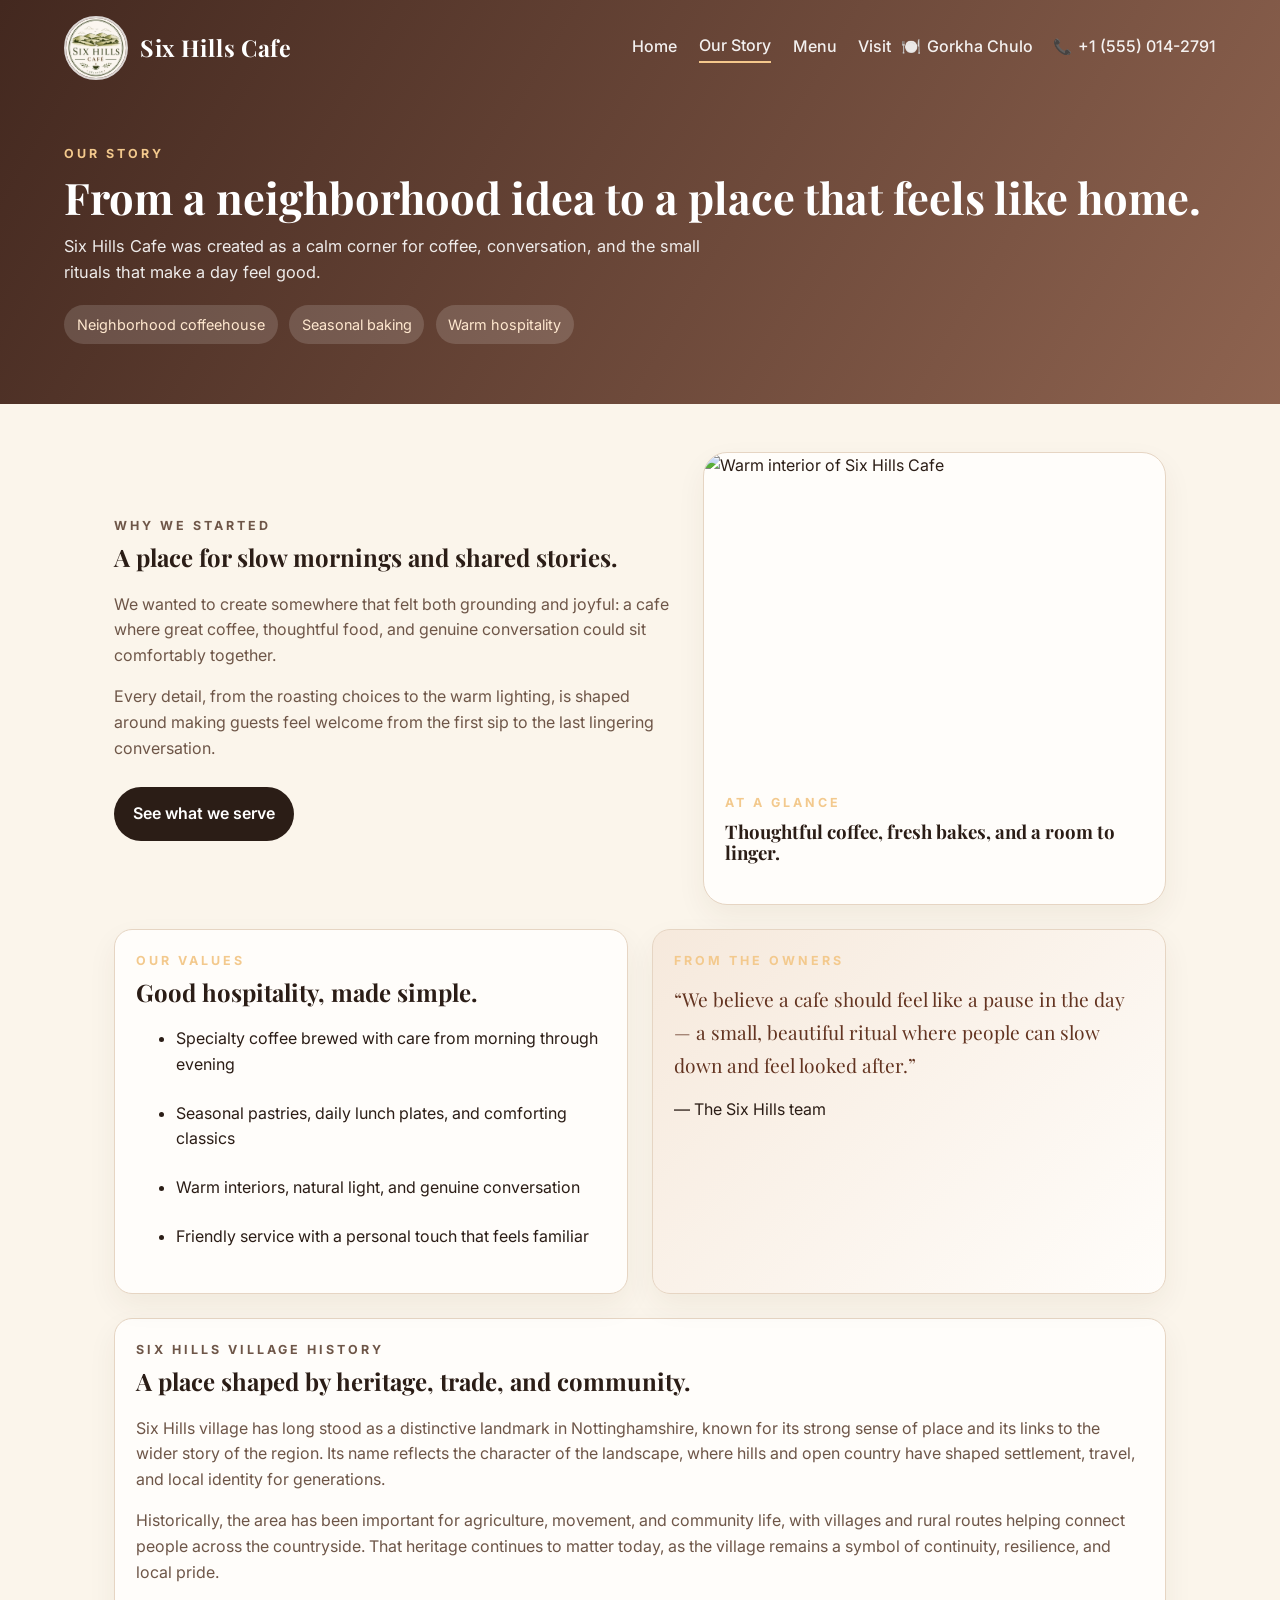
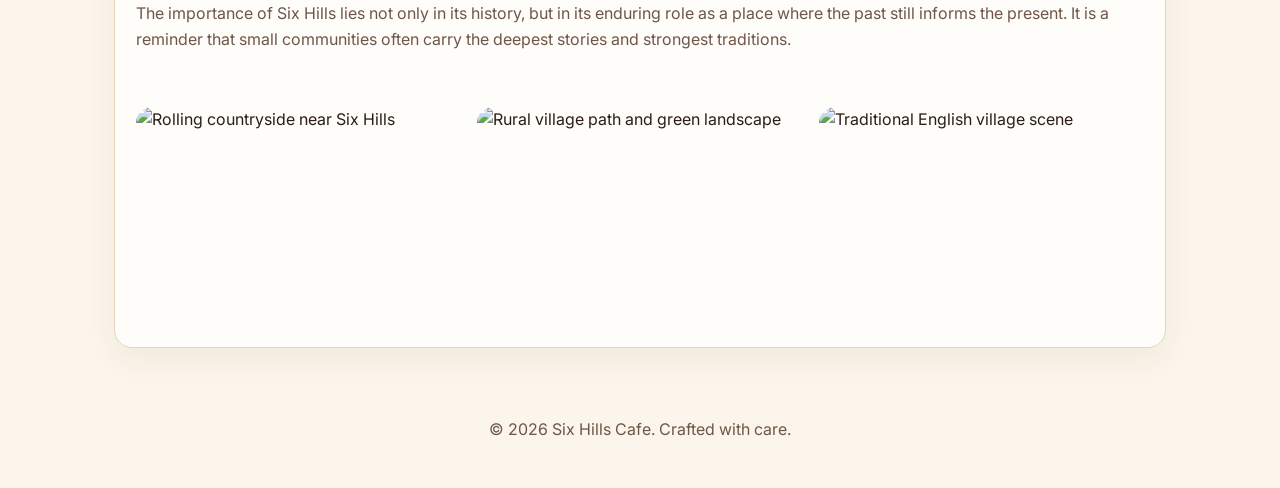
==== about.html @ d4ef2230 "first commit" ====
<!DOCTYPE html>
<html lang="en">
  <head>
    <meta charset="UTF-8" />
    <meta name="viewport" content="width=device-width, initial-scale=1.0" />
    <title>Our Story | Six Hills Cafe</title>
    <link rel="icon" href="favicon.ico" type="image/x-icon" />
    <link rel="shortcut icon" href="favicon.ico" type="image/x-icon" />
    <link rel="preconnect" href="https://fonts.googleapis.com" />
    <link rel="preconnect" href="https://fonts.gstatic.com" crossorigin />
    <link
      href="https://fonts.googleapis.com/css2?family=Playfair+Display:wght@600;700&family=Inter:wght@400;500;600&display=swap"
      rel="stylesheet"
    />
    <link rel="stylesheet" href="styles.css" />
    <script src="script.js" defer></script>
  </head>
  <body>
    <header class="page-hero about-hero">
      <nav class="navbar">
        <a href="index.html" class="brand">
          <img src="logo.jpeg" alt="Six Hills Cafe logo" class="brand-logo" />
          <span>Six Hills Cafe</span>
        </a>
        <button class="nav-toggle" aria-label="Toggle navigation">
          <span></span>
          <span></span>
          <span></span>
        </button>
        <div class="nav-links">
          <div class="nav-main-links">
            <a href="index.html">Home</a>
            <a href="about.html" class="active">Our Story</a>
            <a href="menu.html">Menu</a>
            <a href="visit.html">Visit</a>
          </div>
          <div class="nav-utility-links">
            <a href="https://gurkhachulo.com/" target="_blank" rel="noopener" class="gorkha-link">
              <span class="gorkha-icon" aria-hidden="true">🍽️</span>
              <span>Gorkha Chulo</span>
            </a>
            <a href="tel:+15550142791" class="phone-link">
              <span class="phone-icon" aria-hidden="true">📞</span>
              <span>+1 (555) 014-2791</span>
            </a>
          </div>
        </div>
      </nav>

      <div class="page-hero-inner about-hero-inner">
        <p class="eyebrow">Our story</p>
        <h1>From a neighborhood idea to a place that feels like home.</h1>
        <p class="page-hero-text">
          Six Hills Cafe was created as a calm corner for coffee, conversation, and the small rituals that make a day feel good.
        </p>
        <div class="hero-badges">
          <span>Neighborhood coffeehouse</span>
          <span>Seasonal baking</span>
          <span>Warm hospitality</span>
        </div>
      </div>
    </header>

    <main class="page-content">
      <section class="about-showcase">
        <div class="about-showcase-copy">
          <p class="eyebrow">Why we started</p>
          <h2>A place for slow mornings and shared stories.</h2>
          <p>
            We wanted to create somewhere that felt both grounding and joyful: a cafe where great coffee, thoughtful food, and genuine conversation could sit comfortably together.
          </p>
          <p>
            Every detail, from the roasting choices to the warm lighting, is shaped around making guests feel welcome from the first sip to the last lingering conversation.
          </p>
          <a class="btn btn-dark" href="menu.html">See what we serve</a>
        </div>

        <div class="about-showcase-card">
          <img src="https://images.unsplash.com/photo-1495474472287-4d71bcdd2085?auto=format&fit=crop&w=900&q=80" alt="Warm interior of Six Hills Cafe" />
          <div class="about-showcase-card-content">
            <p class="eyebrow">At a glance</p>
            <h3>Thoughtful coffee, fresh bakes, and a room to linger.</h3>
          </div>
        </div>
      </section>

      <section class="about-grid">
        <article class="page-card">
          <p class="eyebrow">Our values</p>
          <h2>Good hospitality, made simple.</h2>
          <ul class="page-list">
            <li>Specialty coffee brewed with care from morning through evening</li>
            <li>Seasonal pastries, daily lunch plates, and comforting classics</li>
            <li>Warm interiors, natural light, and genuine conversation</li>
            <li>Friendly service with a personal touch that feels familiar</li>
          </ul>
        </article>

        <article class="page-card about-quote">
          <p class="eyebrow">From the owners</p>
          <blockquote>
            “We believe a cafe should feel like a pause in the day — a small, beautiful ritual where people can slow down and feel looked after.”
          </blockquote>
          <p>— The Six Hills team</p>
        </article>
      </section>

      <section class="page-card about-history">
        <div class="about-history-copy">
          <p class="eyebrow">Six Hills village history</p>
          <h2>A place shaped by heritage, trade, and community.</h2>
          <p>
            Six Hills village has long stood as a distinctive landmark in Nottinghamshire, known for its strong sense of place and its links to the wider story of the region. Its name reflects the character of the landscape, where hills and open country have shaped settlement, travel, and local identity for generations.
          </p>
          <p>
            Historically, the area has been important for agriculture, movement, and community life, with villages and rural routes helping connect people across the countryside. That heritage continues to matter today, as the village remains a symbol of continuity, resilience, and local pride.
          </p>
          <p>
            The importance of Six Hills lies not only in its history, but in its enduring role as a place where the past still informs the present. It is a reminder that small communities often carry the deepest stories and strongest traditions.
          </p>
        </div>

        <div class="image-gallery">
          <img src="https://images.unsplash.com/photo-1500530855697-b586d89ba3ee?auto=format&fit=crop&w=900&q=80" alt="Rolling countryside near Six Hills" />
          <img src="https://images.unsplash.com/photo-1501785888041-af3ef285b470?auto=format&fit=crop&w=900&q=80" alt="Rural village path and green landscape" />
          <img src="https://images.unsplash.com/photo-1494526585095-c41746248156?auto=format&fit=crop&w=900&q=80" alt="Traditional English village scene" />
        </div>
      </section>
    </main>

    <footer>
      <p>© <span id="year"></span> Six Hills Cafe. Crafted with care.</p>
    </footer>
  </body>
</html>
---- styles.css ----
:root {
  --bg: #fbf5eb;
  --surface: #fffdfa;
  --surface-2: #f4e8dc;
  --text: #2b1d16;
  --muted: #6e5648;
  --accent: #8a4f31;
  --accent-dark: #633421;
  --border: #e6d5c3;
}

* {
  box-sizing: border-box;
}

body {
  margin: 0;
  font-family: 'Inter', sans-serif;
  color: var(--text);
  background: var(--bg);
  line-height: 1.6;
}

a {
  color: inherit;
  text-decoration: none;
}

img {
  display: block;
  width: 100%;
}

.hero {
  min-height: 100vh;
  background: linear-gradient(115deg, rgba(23, 11, 7, 0.82), rgba(92, 49, 31, 0.6)),
    url('https://images.unsplash.com/photo-1500534314209-a25ddb2bd429?auto=format&fit=crop&w=1600&q=80') center/cover;
  color: #fff;
  padding: 0 5vw 4rem;
}

.navbar {
  display: flex;
  align-items: center;
  justify-content: space-between;
  max-width: 1180px;
  margin: 0 auto;
  padding: 1rem 0 2rem;
  gap: 1rem;
}

.brand {
  display: inline-flex;
  align-items: center;
  gap: 0.75rem;
  font-family: 'Playfair Display', serif;
  font-size: 1.45rem;
  font-weight: 700;
  letter-spacing: 0.03em;
}

.brand-logo {
  width: 64px;
  height: 64px;
  border-radius: 50%;
  object-fit: cover;
  border: 2px solid rgba(255,255,255,0.8);
}

.nav-links {
  display: flex;
  align-items: center;
  justify-content: center;
  flex: 1;
  position: relative;
}

.nav-main-links {
  display: flex;
  align-items: center;
  gap: 1.35rem;
}

.nav-utility-links {
  display: flex;
  align-items: center;
  gap: 0.6rem;
  position: absolute;
  right: 0;
}

.gorkha-link {
  display: inline-flex;
  align-items: center;
  gap: 0.4rem;
  color: #c97a2a;
}

.nav-links a {
  color: rgba(255,255,255,0.92);
  font-weight: 500;
  padding-bottom: 0.2rem;
}

.nav-links a.active,
.nav-links a:hover:not(.phone-link):not(.gorkha-link) {
  border-bottom: 2px solid #f5c88c;
}

.phone-link {
  margin-left: 0.6rem;
  font-weight: 700;
  color: #c97a2a;
  text-decoration: none;
  white-space: nowrap;
  display: inline-flex;
  align-items: center;
  gap: 0.4rem;
}

.phone-icon {
  font-size: 0.95rem;
  line-height: 1;
}

.phone-link:hover {
  text-decoration: none;
  border-bottom: none;
}

.nav-toggle {
  display: none;
  flex-direction: column;
  gap: 4px;
  background: transparent;
  border: 0;
  cursor: pointer;
}

.nav-toggle span {
  width: 24px;
  height: 2px;
  background: white;
}

.hero-grid {
  max-width: 1180px;
  margin: 2.5rem auto 0;
  display: grid;
  grid-template-columns: 1.1fr 0.9fr;
  gap: 2rem;
  align-items: center;
}

.hero-copy h1 {
  font-size: clamp(2.6rem, 4.6vw, 4.5rem);
  line-height: 1.05;
  margin: 0.5rem 0 1rem;
}

.hero-text {
  font-size: 1.05rem;
  color: rgba(255,255,255,0.9);
  max-width: 620px;
  margin-bottom: 1.6rem;
}

.hero-actions {
  display: flex;
  flex-wrap: wrap;
  gap: 1rem;
  margin-bottom: 1.4rem;
}

.hero-badges {
  display: flex;
  flex-wrap: wrap;
  gap: 0.7rem;
}

.hero-badges span {
  padding: 0.5rem 0.8rem;
  border-radius: 999px;
  background: rgba(255,255,255,0.15);
  color: #ffe8cf;
  font-size: 0.9rem;
}

.hero-card {
  background: rgba(255, 250, 244, 0.96);
  color: var(--text);
  border-radius: 24px;
  overflow: hidden;
  box-shadow: 0 20px 40px rgba(0,0,0,0.18);
}

.hero-card img {
  height: 320px;
  object-fit: cover;
}

.hero-card-content {
  padding: 1.25rem 1.35rem 1.4rem;
}

.eyebrow {
  letter-spacing: 0.24em;
  text-transform: uppercase;
  font-size: 0.78rem;
  font-weight: 700;
  color: #f3c98d;
  margin: 0 0 0.5rem;
}

h1, h2, h3 {
  font-family: 'Playfair Display', serif;
  line-height: 1.15;
  margin-top: 0;
}

.section {
  max-width: 1180px;
  margin: 0 auto;
  padding: 5rem 5vw;
}

.section-heading {
  margin-bottom: 1.8rem;
  max-width: 760px;
}

.section-heading h2 {
  font-size: clamp(1.8rem, 3vw, 2.4rem);
  margin: 0.25rem 0 0;
}

.card-grid {
  display: grid;
  gap: 1.2rem;
}

.three-up {
  grid-template-columns: repeat(3, minmax(0, 1fr));
}

.info-card,
.menu-card,
.page-card {
  background: var(--surface);
  border: 1px solid var(--border);
  border-radius: 18px;
  padding: 1.3rem;
  box-shadow: 0 12px 30px rgba(72, 44, 23, 0.06);
}

.info-card h3,
.menu-card h3,
.page-card h3 {
  margin-bottom: 0.45rem;
}

.split-section {
  display: grid;
  grid-template-columns: 1fr 1fr;
  gap: 2rem;
  align-items: center;
}

.image-panel img {
  border-radius: 24px;
  height: 420px;
  object-fit: cover;
}

.text-panel p {
  color: var(--muted);
}

.section-footer {
  margin-top: 1.5rem;
}

.menu-card img {
  width: 100%;
  height: 200px;
  object-fit: cover;
  border-radius: 14px;
  margin-bottom: 0.9rem;
}

.menu-card span {
  display: inline-block;
  margin-top: 0.6rem;
  color: var(--accent);
  font-weight: 700;
}

.btn {
  display: inline-block;
  padding: 0.9rem 1.2rem;
  border-radius: 999px;
  font-weight: 600;
  transition: transform 180ms ease, background 180ms ease;
}

.btn:hover {
  transform: translateY(-2px);
}

.btn-primary {
  background: var(--accent);
  color: white;
}

.btn-secondary,
.btn-dark {
  background: var(--text);
  color: white;
}

.btn-light {
  background: white;
  color: var(--accent-dark);
}

.visit-banner {
  max-width: 1180px;
  margin: 0 auto 4rem;
  padding: 2rem 2rem;
  background: linear-gradient(120deg, var(--accent-dark), var(--accent));
  color: white;
  border-radius: 28px;
  display: flex;
  justify-content: space-between;
  gap: 1rem;
  align-items: center;
}

.visit-details {
  text-align: right;
}

.page-hero {
  padding: 0 5vw 3.2rem;
  background: linear-gradient(120deg, rgba(57, 29, 20, 0.95), rgba(115, 63, 41, 0.8));
  color: white;
}

.page-hero-inner {
  max-width: 1180px;
  margin: 0 auto;
}

.page-hero h1 {
  font-size: clamp(2.2rem, 3.4vw, 3rem);
  margin-bottom: 0.7rem;
}

.page-content {
  max-width: 1180px;
  margin: 0 auto;
  padding: 3rem 5vw 4rem;
}

.page-grid {
  display: grid;
  grid-template-columns: 1.1fr 0.9fr;
  gap: 1.5rem;
}

.visit-layout {
  display: grid;
  grid-template-columns: 0.9fr 1.1fr;
  gap: 1.5rem;
  align-items: start;
}

.visit-info-stack {
  display: flex;
  flex-direction: column;
  gap: 1.2rem;
}

.map-card iframe {
  min-height: 420px;
}

.page-list {
  display: grid;
  gap: 1rem;
}

.image-gallery {
  display: grid;
  grid-template-columns: repeat(3, minmax(0, 1fr));
  gap: 1rem;
  margin-top: 1.2rem;
}

.image-gallery img {
  height: 220px;
  object-fit: cover;
  border-radius: 16px;
}

.page-list li {
  margin-bottom: 0.45rem;
}

.about-hero {
  padding-bottom: 3.8rem;
}

.about-hero-inner {
  padding-top: 2rem;
}

.page-hero-text {
  max-width: 680px;
  color: rgba(255,255,255,0.9);
  font-size: 1.02rem;
  margin: 0 0 1.2rem;
}

.about-showcase {
  display: grid;
  grid-template-columns: 1.1fr 0.9fr;
  gap: 1.5rem;
  align-items: center;
  margin-bottom: 1.5rem;
}

.about-showcase-copy p {
  color: var(--muted);
}

.about-showcase-copy .btn {
  margin-top: 0.6rem;
}

.about-showcase-card {
  background: var(--surface);
  border: 1px solid var(--border);
  border-radius: 24px;
  overflow: hidden;
  box-shadow: 0 12px 30px rgba(72, 44, 23, 0.06);
}

.about-showcase-card img {
  height: 320px;
  object-fit: cover;
}

.about-showcase-card-content {
  padding: 1.2rem 1.3rem 1.35rem;
}

.about-grid {
  display: grid;
  grid-template-columns: 1fr 1fr;
  gap: 1.5rem;
  margin-bottom: 1.5rem;
}

.about-quote {
  background: linear-gradient(135deg, #f6e9dc, #fffdfa);
}

.about-quote blockquote {
  margin: 0.8rem 0 1rem;
  font-size: 1.2rem;
  line-height: 1.7;
  color: var(--accent-dark);
  font-family: 'Playfair Display', serif;
}

.about-history {
  display: grid;
  gap: 1.2rem;
}

.about-history-copy p {
  color: var(--muted);
}

footer {
  text-align: center;
  padding: 0 5vw 2.5rem;
  color: var(--muted);
}

footer p {
  margin: 0.3rem 0;
}

@media (max-width: 900px) {
  .hero-grid,
  .split-section,
  .page-grid,
  .visit-layout,
  .three-up,
  .image-gallery {
    grid-template-columns: 1fr;
  }

  .visit-banner {
    flex-direction: column;
    align-items: flex-start;
  }

  .visit-details {
    text-align: left;
  }
}

@media (max-width: 760px) {
  .hero {
    padding-inline: 1rem;
  }

  .navbar {
    padding-bottom: 1.2rem;
  }

  .nav-toggle {
    display: flex;
  }

  .nav-links {
    display: none;
    position: absolute;
    top: 72px;
    right: 1rem;
    background: rgba(255,255,255,0.95);
    color: var(--text);
    padding: 0.8rem 1rem;
    border-radius: 12px;
    box-shadow: 0 12px 24px rgba(0,0,0,0.15);
    flex-direction: column;
    align-items: flex-start;
  }

  .nav-links.open {
    display: flex;
  }

  .nav-main-links,
  .nav-utility-links {
    display: flex;
    flex-direction: column;
    align-items: flex-start;
    gap: 0.6rem;
    position: static;
  }

  .nav-links a {
    color: var(--accent-dark);
  }

  .hero-grid {
    margin-top: 1.5rem;
  }

  .hero-card img {
    height: 250px;
  }

  .section {
    padding: 3.5rem 1rem;
  }

  .page-hero,
  .page-content {
    padding-inline: 1rem;
  }

  .about-showcase,
  .about-grid {
    grid-template-columns: 1fr;
  }

  .menu-card {
    background: rgba(138, 79, 49, 0.12);
    border-color: rgba(138, 79, 49, 0.2);
    color: var(--accent-dark);
  }
}
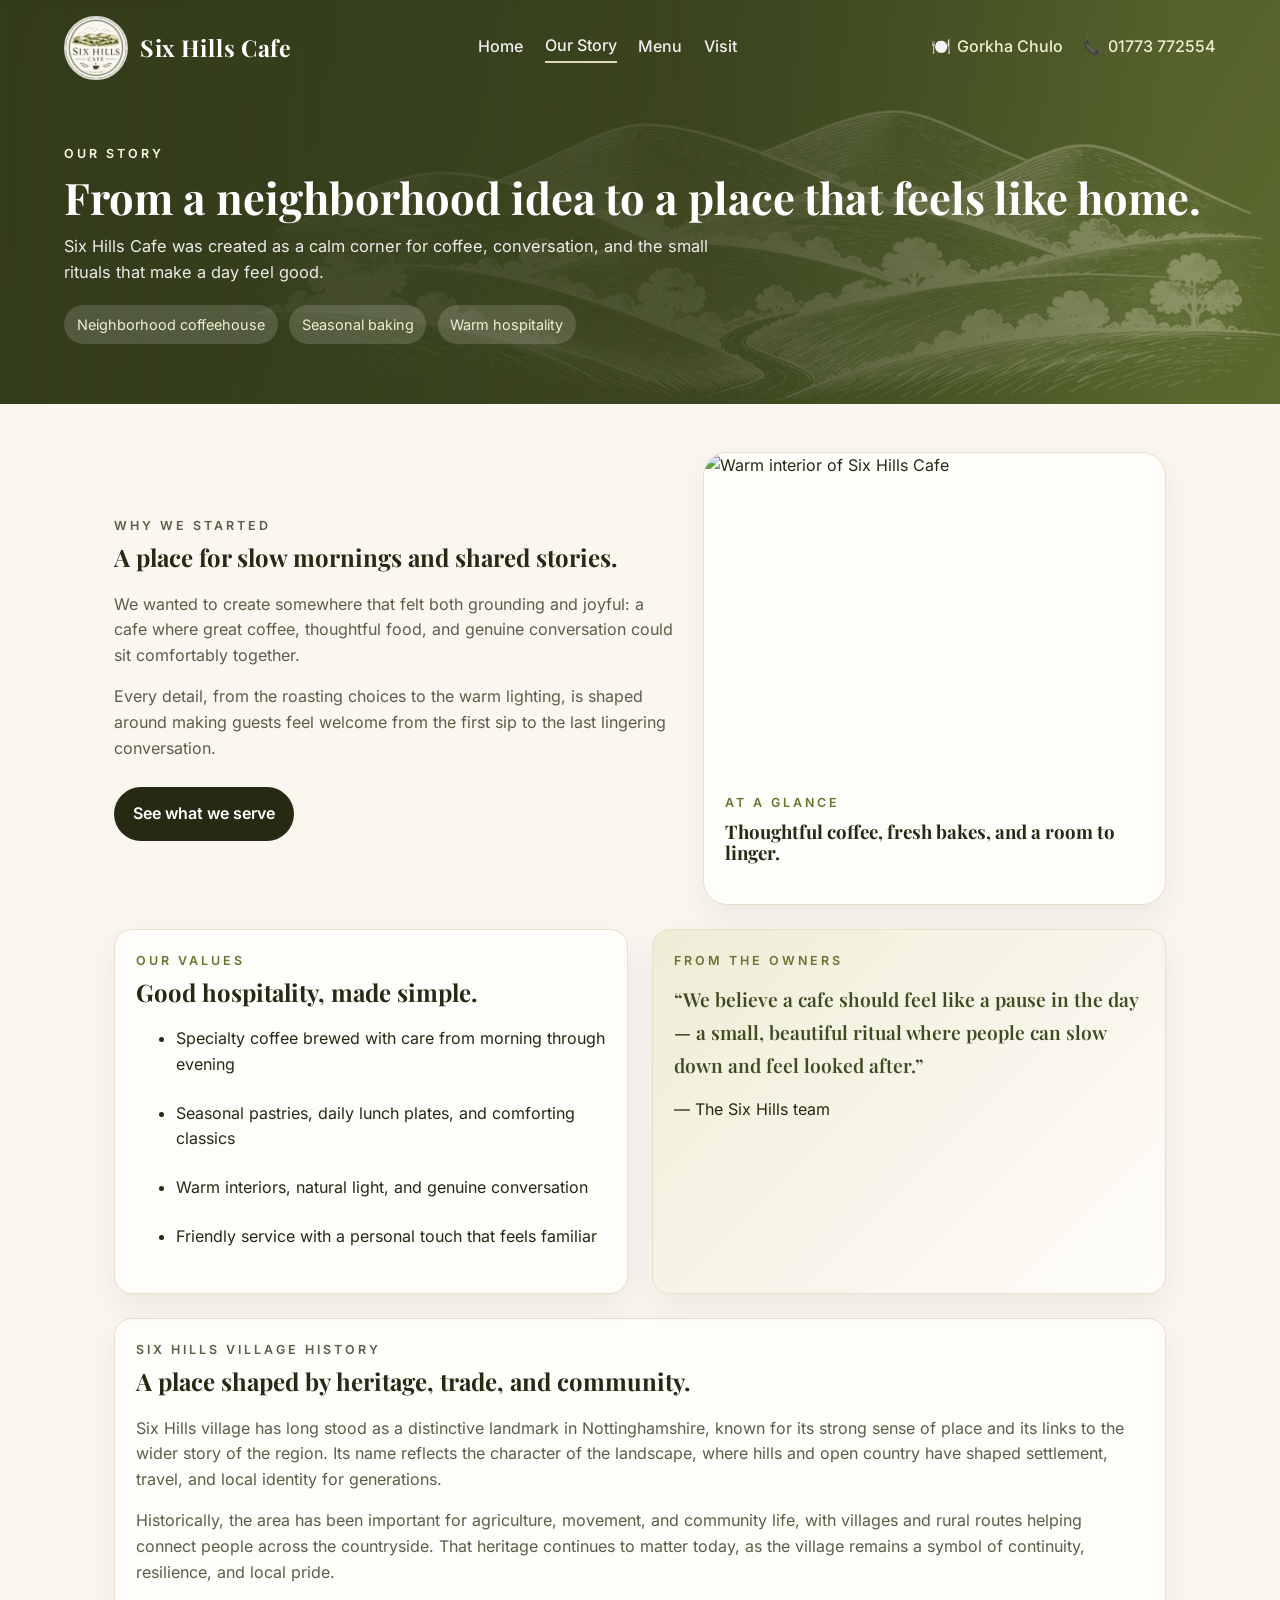
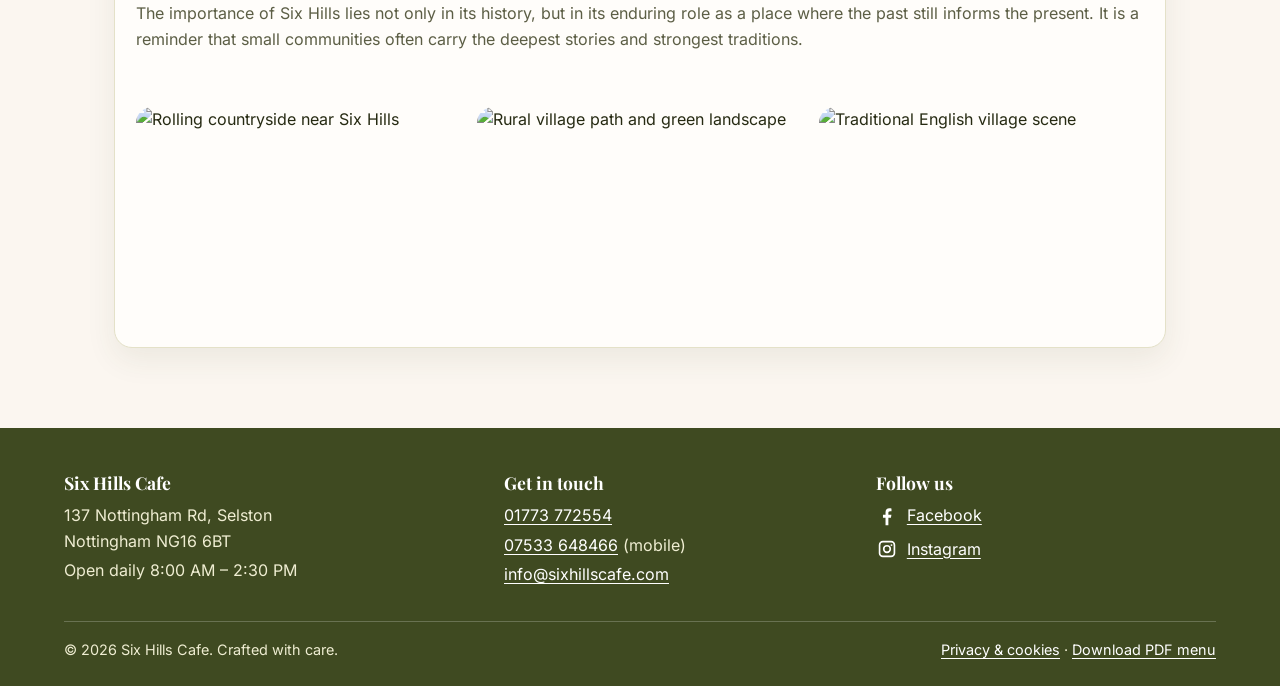
==== commit 28ada3d2: "second design draft" ====
--- a/about.html
+++ b/about.html
@@ -3,34 +3,46 @@
   <head>
     <meta charset="UTF-8" />
     <meta name="viewport" content="width=device-width, initial-scale=1.0" />
-    <title>Our Story | Six Hills Cafe</title>
-    <link rel="icon" href="favicon.ico" type="image/x-icon" />
-    <link rel="shortcut icon" href="favicon.ico" type="image/x-icon" />
-    <link rel="preconnect" href="https://fonts.googleapis.com" />
-    <link rel="preconnect" href="https://fonts.gstatic.com" crossorigin />
-    <link
-      href="https://fonts.googleapis.com/css2?family=Playfair+Display:wght@600;700&family=Inter:wght@400;500;600&display=swap"
-      rel="stylesheet"
-    />
+    <title>Our Story | Six Hills Cafe, Selston</title>
+    <meta name="description" content="Learn about Six Hills Cafe, a friendly independent cafe in Selston serving breakfast, coffee and home-style food every day." />
+    <meta name="theme-color" content="#3f4a21" />
+    <link rel="canonical" href="https://www.sixhillscafe.com/about.html" />
+    <meta property="og:type" content="website" />
+    <meta property="og:site_name" content="Six Hills Cafe" />
+    <meta property="og:locale" content="en_GB" />
+    <meta property="og:title" content="Our Story | Six Hills Cafe, Selston" />
+    <meta property="og:description" content="Learn about Six Hills Cafe, a friendly independent cafe in Selston serving breakfast, coffee and home-style food every day." />
+    <meta property="og:url" content="https://www.sixhillscafe.com/about.html" />
+    <meta property="og:image" content="https://www.sixhillscafe.com/og-image.jpg" />
+    <meta property="og:image:width" content="1200" />
+    <meta property="og:image:height" content="630" />
+    <meta property="og:image:alt" content="Six Hills Cafe, Selston logo" />
+    <meta name="twitter:card" content="summary_large_image" />
+    <link rel="icon" href="favicon.ico" sizes="any" />
+    <link rel="icon" type="image/png" sizes="192x192" href="icon-192.png" />
+    <link rel="apple-touch-icon" href="apple-touch-icon.png" />
+    <link rel="preload" href="fonts/inter-latin-400-normal.woff2" as="font" type="font/woff2" crossorigin />
+    <link rel="preload" href="fonts/playfair-display-latin-700-normal.woff2" as="font" type="font/woff2" crossorigin />
     <link rel="stylesheet" href="styles.css" />
     <script src="script.js" defer></script>
   </head>
   <body>
+    <a class="skip-link" href="#main">Skip to main content</a>
     <header class="page-hero about-hero">
-      <nav class="navbar">
+      <nav class="navbar" aria-label="Main">
         <a href="index.html" class="brand">
-          <img src="logo.jpeg" alt="Six Hills Cafe logo" class="brand-logo" />
+          <img src="logo-64.webp" srcset="logo-64.webp 1x, logo-128.webp 2x" onerror="this.onerror=null;this.removeAttribute('srcset');this.src='logo.jpeg'" width="64" height="64" alt="Six Hills Cafe logo" class="brand-logo" />
           <span>Six Hills Cafe</span>
         </a>
-        <button class="nav-toggle" aria-label="Toggle navigation">
+        <button class="nav-toggle" type="button" aria-label="Toggle navigation" aria-expanded="false" aria-controls="site-nav">
           <span></span>
           <span></span>
           <span></span>
         </button>
-        <div class="nav-links">
+        <div class="nav-links" id="site-nav">
           <div class="nav-main-links">
             <a href="index.html">Home</a>
-            <a href="about.html" class="active">Our Story</a>
+            <a href="about.html" class="active" aria-current="page">Our Story</a>
             <a href="menu.html">Menu</a>
             <a href="visit.html">Visit</a>
           </div>
@@ -39,9 +51,9 @@
               <span class="gorkha-icon" aria-hidden="true">🍽️</span>
               <span>Gorkha Chulo</span>
             </a>
-            <a href="tel:+15550142791" class="phone-link">
+            <a href="tel:+441773772554" class="phone-link">
               <span class="phone-icon" aria-hidden="true">📞</span>
-              <span>+1 (555) 014-2791</span>
+              <span>01773 772554</span>
             </a>
           </div>
         </div>
@@ -61,7 +73,7 @@
       </div>
     </header>
 
-    <main class="page-content">
+    <main class="page-content" id="main" tabindex="-1">
       <section class="about-showcase">
         <div class="about-showcase-copy">
           <p class="eyebrow">Why we started</p>
@@ -76,7 +88,7 @@
         </div>
 
         <div class="about-showcase-card">
-          <img src="https://images.unsplash.com/photo-1495474472287-4d71bcdd2085?auto=format&fit=crop&w=900&q=80" alt="Warm interior of Six Hills Cafe" />
+          <img src="https://images.unsplash.com/photo-1495474472287-4d71bcdd2085?auto=format&fit=crop&w=900&q=80" alt="Warm interior of Six Hills Cafe" width="900" height="600" decoding="async" loading="lazy" />
           <div class="about-showcase-card-content">
             <p class="eyebrow">At a glance</p>
             <h3>Thoughtful coffee, fresh bakes, and a room to linger.</h3>
@@ -121,15 +133,39 @@
         </div>
 
         <div class="image-gallery">
-          <img src="https://images.unsplash.com/photo-1500530855697-b586d89ba3ee?auto=format&fit=crop&w=900&q=80" alt="Rolling countryside near Six Hills" />
-          <img src="https://images.unsplash.com/photo-1501785888041-af3ef285b470?auto=format&fit=crop&w=900&q=80" alt="Rural village path and green landscape" />
-          <img src="https://images.unsplash.com/photo-1494526585095-c41746248156?auto=format&fit=crop&w=900&q=80" alt="Traditional English village scene" />
+          <img src="https://images.unsplash.com/photo-1500530855697-b586d89ba3ee?auto=format&fit=crop&w=900&q=80" alt="Rolling countryside near Six Hills" width="900" height="600" decoding="async" loading="lazy" />
+          <img src="https://images.unsplash.com/photo-1501785888041-af3ef285b470?auto=format&fit=crop&w=900&q=80" alt="Rural village path and green landscape" width="900" height="600" decoding="async" loading="lazy" />
+          <img src="https://images.unsplash.com/photo-1494526585095-c41746248156?auto=format&fit=crop&w=900&q=80" alt="Traditional English village scene" width="900" height="600" decoding="async" loading="lazy" />
         </div>
       </section>
     </main>
 
-    <footer>
-      <p>© <span id="year"></span> Six Hills Cafe. Crafted with care.</p>
+    <footer class="site-footer">
+      <div class="footer-inner">
+        <div>
+          <h2>Six Hills Cafe</h2>
+          <p>137 Nottingham Rd, Selston<br />Nottingham NG16 6BT</p>
+          <p>Open daily 8:00 AM – 2:30 PM</p>
+        </div>
+        <div>
+          <h2>Get in touch</h2>
+          <p><a href="tel:+441773772554">01773 772554</a></p>
+          <p><a href="tel:+447533648466">07533 648466</a> (mobile)</p>
+          <p><a href="mailto:info@sixhillscafe.com">info@sixhillscafe.com</a></p>
+        </div>
+        <div>
+          <h2>Follow us</h2>
+          <div class="social-links">
+          <!-- DEMO social links: replace the URLs below with the real accounts -->
+          <a href="https://www.facebook.com/" target="_blank" rel="noopener noreferrer"><svg viewBox="0 0 24 24" aria-hidden="true" focusable="false"><path d="M13.5 22v-8.2h2.8l.5-3.3h-3.3V8.4c0-.9.4-1.7 1.8-1.7h1.6V3.8c-.3 0-1.3-.2-2.4-.2-2.5 0-4.1 1.5-4.1 4.2v2.7H7.6v3.3h2.8V22h3.1z"/></svg><span>Facebook</span></a>
+          <a href="https://www.instagram.com/" target="_blank" rel="noopener noreferrer"><svg viewBox="0 0 24 24" aria-hidden="true" focusable="false"><path d="M7.5 3h9A4.5 4.5 0 0 1 21 7.5v9a4.5 4.5 0 0 1-4.5 4.5h-9A4.5 4.5 0 0 1 3 16.5v-9A4.5 4.5 0 0 1 7.5 3zm0 1.8A2.7 2.7 0 0 0 4.8 7.5v9a2.7 2.7 0 0 0 2.7 2.7h9a2.7 2.7 0 0 0 2.7-2.7v-9a2.7 2.7 0 0 0-2.7-2.7h-9zM12 7.5a4.5 4.5 0 1 1 0 9 4.5 4.5 0 0 1 0-9zm0 1.8a2.7 2.7 0 1 0 0 5.4 2.7 2.7 0 0 0 0-5.4zm4.9-2.6a1.05 1.05 0 1 1 0 2.1 1.05 1.05 0 0 1 0-2.1z"/></svg><span>Instagram</span></a>
+        </div>
+        </div>
+      </div>
+      <div class="footer-legal">
+        <span>© <span id="year"></span> Six Hills Cafe. Crafted with care.</span>
+        <span><a href="privacy.html">Privacy &amp; cookies</a> · <a href="six-hills-cafe-menu.pdf" download>Download PDF menu</a></span>
+      </div>
     </footer>
   </body>
 </html>
--- a/styles.css
+++ b/styles.css
@@ -1,12 +1,52 @@
+@font-face {
+  font-family: 'Inter';
+  font-style: normal;
+  font-weight: 400;
+  font-display: swap;
+  src: url('fonts/inter-latin-400-normal.woff2') format('woff2');
+}
+
+@font-face {
+  font-family: 'Inter';
+  font-style: normal;
+  font-weight: 500;
+  font-display: swap;
+  src: url('fonts/inter-latin-500-normal.woff2') format('woff2');
+}
+
+@font-face {
+  font-family: 'Inter';
+  font-style: normal;
+  font-weight: 600;
+  font-display: swap;
+  src: url('fonts/inter-latin-600-normal.woff2') format('woff2');
+}
+
+@font-face {
+  font-family: 'Playfair Display';
+  font-style: normal;
+  font-weight: 600;
+  font-display: swap;
+  src: url('fonts/playfair-display-latin-600-normal.woff2') format('woff2');
+}
+
+@font-face {
+  font-family: 'Playfair Display';
+  font-style: normal;
+  font-weight: 700;
+  font-display: swap;
+  src: url('fonts/playfair-display-latin-700-normal.woff2') format('woff2');
+}
+
 :root {
-  --bg: #fbf5eb;
+  --bg: #fbf6f0;
   --surface: #fffdfa;
-  --surface-2: #f4e8dc;
-  --text: #2b1d16;
-  --muted: #6e5648;
-  --accent: #8a4f31;
-  --accent-dark: #633421;
-  --border: #e6d5c3;
+  --surface-2: #f7f5ea;
+  --text: #262a12;
+  --muted: #5c5e45;
+  --accent: #66752f;
+  --accent-dark: #3f4a21;
+  --border: #e4e1c8;
 }
 
 * {
@@ -33,13 +73,16 @@
 
 .hero {
   min-height: 100vh;
-  background: linear-gradient(115deg, rgba(23, 11, 7, 0.82), rgba(92, 49, 31, 0.6)),
+  --hero-overlay: linear-gradient(180deg, rgba(34, 42, 16, 0.6) 0, rgba(34, 42, 16, 0) 170px),
+    linear-gradient(90deg, rgba(56, 66, 28, 0.86) 0%, rgba(62, 74, 32, 0.76) 55%, rgba(80, 94, 42, 0.3) 80%, rgba(90, 104, 48, 0.18) 100%);
+  background: var(--hero-overlay),
     url('https://images.unsplash.com/photo-1500534314209-a25ddb2bd429?auto=format&fit=crop&w=1600&q=80') center/cover;
   color: #fff;
   padding: 0 5vw 4rem;
 }
 
 .navbar {
+  position: relative;
   display: flex;
   align-items: center;
   justify-content: space-between;
@@ -70,30 +113,27 @@
 .nav-links {
   display: flex;
   align-items: center;
-  justify-content: center;
   flex: 1;
-  position: relative;
+  gap: 1.5rem;
 }
 
 .nav-main-links {
   display: flex;
   align-items: center;
   gap: 1.35rem;
+  margin-inline: auto;
 }
 
 .nav-utility-links {
   display: flex;
   align-items: center;
   gap: 0.6rem;
-  position: absolute;
-  right: 0;
 }
 
 .gorkha-link {
   display: inline-flex;
   align-items: center;
   gap: 0.4rem;
-  color: #c97a2a;
 }
 
 .nav-links a {
@@ -102,15 +142,19 @@
   padding-bottom: 0.2rem;
 }
 
+.nav-links a.gorkha-link,
+.nav-links a.phone-link {
+  color: #f0efd2;
+}
+
 .nav-links a.active,
 .nav-links a:hover:not(.phone-link):not(.gorkha-link) {
-  border-bottom: 2px solid #f5c88c;
+  border-bottom: 2px solid #e0dbb3;
 }
 
 .phone-link {
   margin-left: 0.6rem;
   font-weight: 700;
-  color: #c97a2a;
   text-decoration: none;
   white-space: nowrap;
   display: inline-flex;
@@ -135,6 +179,7 @@
   background: transparent;
   border: 0;
   cursor: pointer;
+  padding: 0.6rem;
 }
 
 .nav-toggle span {
@@ -182,12 +227,12 @@
   padding: 0.5rem 0.8rem;
   border-radius: 999px;
   background: rgba(255,255,255,0.15);
-  color: #ffe8cf;
+  color: #f0efd2;
   font-size: 0.9rem;
 }
 
 .hero-card {
-  background: rgba(255, 250, 244, 0.96);
+  background: rgba(253, 251, 244, 0.96);
   color: var(--text);
   border-radius: 24px;
   overflow: hidden;
@@ -208,8 +253,18 @@
   text-transform: uppercase;
   font-size: 0.78rem;
   font-weight: 700;
-  color: #f3c98d;
+  color: var(--accent);
   margin: 0 0 0.5rem;
+}
+
+.hero .eyebrow,
+.page-hero .eyebrow,
+.visit-banner .eyebrow {
+  color: #fbfae8;
+}
+
+.hero .hero-card .eyebrow {
+  color: var(--accent);
 }
 
 h1, h2, h3 {
@@ -250,7 +305,7 @@
   border: 1px solid var(--border);
   border-radius: 18px;
   padding: 1.3rem;
-  box-shadow: 0 12px 30px rgba(72, 44, 23, 0.06);
+  box-shadow: 0 12px 30px rgba(63, 74, 33, 0.08);
 }
 
 .info-card h3,
@@ -342,7 +397,10 @@
 
 .page-hero {
   padding: 0 5vw 3.2rem;
-  background: linear-gradient(120deg, rgba(57, 29, 20, 0.95), rgba(115, 63, 41, 0.8));
+  background:
+    linear-gradient(90deg, rgba(50, 58, 26, 0.92) 0%, rgba(50, 58, 26, 0.72) 55%, rgba(50, 58, 26, 0.2) 92%),
+    url('images/hills-art.webp') right bottom / auto 74% no-repeat,
+    linear-gradient(120deg, #3f4a21, #667433);
   color: white;
 }
 
@@ -443,7 +501,7 @@
   border: 1px solid var(--border);
   border-radius: 24px;
   overflow: hidden;
-  box-shadow: 0 12px 30px rgba(72, 44, 23, 0.06);
+  box-shadow: 0 12px 30px rgba(63, 74, 33, 0.08);
 }
 
 .about-showcase-card img {
@@ -463,7 +521,7 @@
 }
 
 .about-quote {
-  background: linear-gradient(135deg, #f6e9dc, #fffdfa);
+  background: linear-gradient(135deg, #efedd6, #fffdfa);
 }
 
 .about-quote blockquote {
@@ -483,6 +541,479 @@
   color: var(--muted);
 }
 
+/* ---------- Menu page ---------- */
+.menu-intro {
+  display: flex;
+  flex-wrap: wrap;
+  gap: 0.6rem 1.4rem;
+  align-items: center;
+  justify-content: space-between;
+  background: var(--surface-2);
+  border: 1px solid var(--border);
+  border-radius: 18px;
+  padding: 1rem 1.3rem;
+  margin-bottom: 1.5rem;
+  color: var(--accent-dark);
+  font-weight: 600;
+}
+
+.menu-intro span {
+  font-weight: 400;
+  color: var(--muted);
+}
+
+.menu-feature {
+  background: linear-gradient(120deg, var(--accent-dark), var(--accent));
+  color: #fff;
+  border-radius: 24px;
+  padding: 1.8rem 2rem;
+  display: flex;
+  justify-content: space-between;
+  align-items: center;
+  gap: 1.5rem;
+  margin-bottom: 1.5rem;
+}
+
+.menu-feature h2 {
+  margin: 0.2rem 0 0.4rem;
+  font-size: clamp(1.5rem, 2.6vw, 2rem);
+}
+
+.menu-feature p {
+  margin: 0;
+  color: rgba(255, 255, 255, 0.9);
+}
+
+.menu-feature .feature-price {
+  font-family: 'Playfair Display', serif;
+  font-size: 2.2rem;
+  font-weight: 700;
+  color: #fbfae8;
+  white-space: nowrap;
+}
+
+.menu-grid {
+  display: grid;
+  grid-template-columns: repeat(2, minmax(0, 1fr));
+  gap: 1.5rem;
+  align-items: start;
+}
+
+.menu-category h2 {
+  font-size: 1.6rem;
+  margin-bottom: 0.2rem;
+}
+
+.menu-note {
+  color: var(--muted);
+  font-size: 0.9rem;
+  margin: 0.2rem 0 0.6rem;
+}
+
+.menu-item {
+  display: flex;
+  justify-content: space-between;
+  align-items: center;
+  gap: 0.9rem;
+  padding: 0.7rem 0;
+  border-bottom: 1px dashed var(--border);
+}
+
+.menu-item:last-of-type {
+  border-bottom: 0;
+}
+
+.menu-item h3 {
+  font-family: 'Inter', sans-serif;
+  font-size: 1rem;
+  font-weight: 600;
+  margin: 0;
+}
+
+.menu-item p {
+  margin: 0.15rem 0 0;
+  color: var(--muted);
+  font-size: 0.9rem;
+}
+
+.menu-item .price {
+  color: var(--accent);
+  font-weight: 700;
+  white-space: nowrap;
+}
+
+
+/* ---------- Accessibility ---------- */
+.skip-link {
+  position: absolute;
+  left: 0.75rem;
+  top: -4rem;
+  z-index: 100;
+  background: #fff;
+  color: var(--accent-dark);
+  padding: 0.7rem 1.1rem;
+  border-radius: 10px;
+  font-weight: 600;
+  box-shadow: 0 6px 18px rgba(0, 0, 0, 0.25);
+}
+
+.skip-link:focus {
+  top: 0.75rem;
+}
+
+:focus-visible {
+  outline: 2px solid #fff;
+  outline-offset: 2px;
+  box-shadow: 0 0 0 5px var(--accent-dark);
+  border-radius: 6px;
+}
+
+main:focus {
+  outline: none;
+  box-shadow: none;
+}
+
+.sr-only {
+  position: absolute;
+  width: 1px;
+  height: 1px;
+  padding: 0;
+  margin: -1px;
+  overflow: hidden;
+  clip: rect(0, 0, 0, 0);
+  white-space: nowrap;
+  border: 0;
+}
+
+button.btn {
+  border: 0;
+  font: inherit;
+  font-weight: 600;
+  cursor: pointer;
+}
+
+@media (prefers-reduced-motion: reduce) {
+  *,
+  *::before,
+  *::after {
+    transition: none !important;
+    animation: none !important;
+    scroll-behavior: auto !important;
+  }
+}
+
+/* ---------- Footer ---------- */
+.site-footer {
+  background: var(--accent-dark);
+  color: #efedd2;
+  text-align: left;
+  padding: 2.8rem 5vw 1.6rem;
+  margin-top: 1rem;
+}
+
+.site-footer h2 {
+  font-size: 1.1rem;
+  color: #fff;
+  margin: 0 0 0.6rem;
+}
+
+.site-footer p {
+  margin: 0.25rem 0;
+}
+
+.site-footer a {
+  color: #fff;
+  text-decoration: underline;
+  text-underline-offset: 3px;
+}
+
+.footer-inner {
+  max-width: 1180px;
+  margin: 0 auto;
+  display: grid;
+  grid-template-columns: 1.2fr 1fr 1fr;
+  gap: 2rem;
+}
+
+.footer-legal {
+  max-width: 1180px;
+  margin: 1.8rem auto 0;
+  padding-top: 1rem;
+  border-top: 1px solid rgba(255, 255, 255, 0.22);
+  font-size: 0.9rem;
+  display: flex;
+  flex-wrap: wrap;
+  gap: 0.4rem 1.4rem;
+  justify-content: space-between;
+}
+
+.social-links {
+  display: flex;
+  flex-direction: column;
+  gap: 0.5rem;
+  align-items: flex-start;
+}
+
+.social-links a {
+  display: inline-flex;
+  align-items: center;
+  gap: 0.55rem;
+}
+
+.social-links svg {
+  width: 22px;
+  height: 22px;
+  fill: currentColor;
+  flex: none;
+}
+
+.page-card .social-links a {
+  color: var(--accent-dark);
+  font-weight: 600;
+}
+
+/* ---------- Reviews ---------- */
+.review-card {
+  display: flex;
+  flex-direction: column;
+  gap: 0.6rem;
+  margin: 0;
+}
+
+.review-card .stars {
+  color: var(--accent);
+  letter-spacing: 0.12em;
+  font-size: 1.05rem;
+}
+
+.review-card blockquote {
+  margin: 0;
+  color: var(--text);
+}
+
+.review-card figcaption {
+  margin-top: auto;
+  color: var(--muted);
+  font-size: 0.9rem;
+}
+
+/* ---------- Visit page ---------- */
+.visit-actions {
+  display: flex;
+  flex-wrap: wrap;
+  gap: 0.8rem;
+  margin-top: 1.2rem;
+}
+
+.visit-section {
+  margin-top: 2.2rem;
+}
+
+.visit-section > h2 {
+  font-size: clamp(1.6rem, 2.6vw, 2.1rem);
+  margin-bottom: 1rem;
+}
+
+.map-consent {
+  display: flex;
+  flex-direction: column;
+  justify-content: center;
+  gap: 0.9rem;
+  min-height: 420px;
+  padding: 1.5rem;
+  background: var(--surface-2);
+  border: 1px dashed var(--border);
+  border-radius: 16px;
+}
+
+.map-consent p {
+  margin: 0;
+  color: var(--muted);
+}
+
+.map-consent-actions {
+  display: flex;
+  flex-wrap: wrap;
+  gap: 0.7rem;
+}
+
+.map-frame {
+  border: 0;
+  border-radius: 16px;
+  width: 100%;
+  min-height: 420px;
+}
+
+.action-bar {
+  display: none;
+}
+
+/* ---------- Menu extras ---------- */
+.allergen-notice {
+  background: #fff;
+  border: 1px solid var(--border);
+  border-left: 6px solid var(--accent);
+  border-radius: 14px;
+  padding: 1.1rem 1.4rem;
+  margin-bottom: 1.5rem;
+}
+
+.allergen-notice h2 {
+  font-size: 1.25rem;
+  margin-bottom: 0.4rem;
+}
+
+.allergen-notice p {
+  margin: 0.3rem 0;
+  color: var(--muted);
+}
+
+.diet-badge {
+  display: inline-block;
+  margin-left: 0.4rem;
+  padding: 0 0.4rem;
+  border: 1.5px solid var(--accent);
+  border-radius: 6px;
+  color: var(--accent-dark);
+  font-size: 0.75rem;
+  font-weight: 700;
+  line-height: 1.5;
+  vertical-align: middle;
+}
+
+
+/* Per-item thumbnails: real photo where we have one, illustrated icon otherwise */
+.menu-thumb {
+  flex: none;
+  width: 60px;
+  height: 60px;
+  border-radius: 14px;
+  background: var(--surface-2);
+  border: 1px solid var(--border);
+}
+
+.menu-thumb.is-photo {
+  object-fit: cover;
+}
+
+.menu-thumb.is-icon {
+  object-fit: contain;
+  padding: 5px;
+  background: #fff;
+}
+
+.menu-item-text {
+  flex: 1;
+  min-width: 0;
+}
+
+/* Menu item photos (side images) */
+.menu-category.has-media {
+  display: grid;
+  grid-template-columns: minmax(0, 1fr) 170px;
+  gap: 1.4rem;
+  align-items: start;
+}
+
+.menu-media {
+  display: flex;
+  flex-direction: column;
+  gap: 0.8rem;
+  margin-top: 0.4rem;
+}
+
+.menu-media-item {
+  margin: 0;
+}
+
+.menu-media-item img {
+  width: 100%;
+  height: auto;
+  border-radius: 14px;
+  box-shadow: 0 8px 20px rgba(63, 74, 33, 0.18);
+}
+
+.menu-feature-media {
+  flex: 0 0 min(280px, 34%);
+}
+
+.menu-feature-media img {
+  width: 100%;
+  height: auto;
+  aspect-ratio: 16 / 10;
+  object-fit: cover;
+  border-radius: 16px;
+  box-shadow: 0 10px 24px rgba(0, 0, 0, 0.3);
+}
+
+@media (max-width: 1150px) {
+  .menu-grid {
+    grid-template-columns: 1fr;
+  }
+}
+
+@media (max-width: 900px) {
+  .page-hero {
+    background-position: 0 0, center bottom, 0 0;
+    background-size: auto, auto 56%, auto;
+  }
+
+  .hero {
+    --hero-overlay: linear-gradient(180deg, rgba(46, 56, 24, 0.86), rgba(56, 68, 30, 0.8));
+  }
+
+  .menu-feature-media {
+    flex: none;
+    width: 100%;
+  }
+}
+
+@media (max-width: 560px) {
+  .menu-category.has-media {
+    grid-template-columns: 1fr;
+  }
+
+  .menu-media {
+    order: -1;
+    flex-direction: row;
+    margin-top: 0;
+  }
+
+  .menu-media-item {
+    flex: 1;
+  }
+
+  .menu-media-item img {
+    height: 170px;
+    object-fit: cover;
+  }
+}
+
+/* ---------- Privacy page ---------- */
+.prose {
+  max-width: 760px;
+}
+
+.prose h2 {
+  font-size: 1.5rem;
+  margin: 1.8rem 0 0.5rem;
+}
+
+.prose h2:first-of-type {
+  margin-top: 0;
+}
+
+.prose p,
+.prose li {
+  color: var(--muted);
+}
+
+.prose a {
+  color: var(--accent);
+  text-decoration: underline;
+  text-underline-offset: 3px;
+}
+
 footer {
   text-align: center;
   padding: 0 5vw 2.5rem;
@@ -491,6 +1022,56 @@
 
 footer p {
   margin: 0.3rem 0;
+}
+
+/* Collapse the menu below 1100px so the links and phone never collide */
+@media (max-width: 1100px) {
+  .nav-toggle {
+    display: flex;
+  }
+
+  .nav-links {
+    display: none;
+    position: absolute;
+    top: 5.2rem;
+    right: 0;
+    z-index: 30;
+    min-width: 230px;
+    background: rgba(255, 255, 255, 0.97);
+    padding: 0.9rem 1.1rem;
+    border-radius: 14px;
+    box-shadow: 0 12px 28px rgba(0, 0, 0, 0.18);
+    flex-direction: column;
+    align-items: flex-start;
+    gap: 0.9rem;
+  }
+
+  .nav-links.open {
+    display: flex;
+  }
+
+  .nav-main-links,
+  .nav-utility-links {
+    flex-direction: column;
+    align-items: flex-start;
+    gap: 0.6rem;
+    margin-inline: 0;
+  }
+
+  .nav-links a,
+  .nav-links a.gorkha-link,
+  .nav-links a.phone-link {
+    color: var(--accent-dark);
+  }
+
+  .phone-link {
+    margin-left: 0;
+  }
+
+  .nav-links a.active,
+  .nav-links a:hover:not(.phone-link):not(.gorkha-link) {
+    border-bottom-color: var(--accent);
+  }
 }
 
 @media (max-width: 900px) {
@@ -499,8 +1080,18 @@
   .page-grid,
   .visit-layout,
   .three-up,
+  .menu-grid,
   .image-gallery {
     grid-template-columns: 1fr;
+  }
+
+  .footer-inner {
+    grid-template-columns: 1fr;
+  }
+
+  .menu-feature {
+    flex-direction: column;
+    align-items: flex-start;
   }
 
   .visit-banner {
@@ -522,41 +1113,6 @@
     padding-bottom: 1.2rem;
   }
 
-  .nav-toggle {
-    display: flex;
-  }
-
-  .nav-links {
-    display: none;
-    position: absolute;
-    top: 72px;
-    right: 1rem;
-    background: rgba(255,255,255,0.95);
-    color: var(--text);
-    padding: 0.8rem 1rem;
-    border-radius: 12px;
-    box-shadow: 0 12px 24px rgba(0,0,0,0.15);
-    flex-direction: column;
-    align-items: flex-start;
-  }
-
-  .nav-links.open {
-    display: flex;
-  }
-
-  .nav-main-links,
-  .nav-utility-links {
-    display: flex;
-    flex-direction: column;
-    align-items: flex-start;
-    gap: 0.6rem;
-    position: static;
-  }
-
-  .nav-links a {
-    color: var(--accent-dark);
-  }
-
   .hero-grid {
     margin-top: 1.5rem;
   }
@@ -580,8 +1136,33 @@
   }
 
   .menu-card {
-    background: rgba(138, 79, 49, 0.12);
-    border-color: rgba(138, 79, 49, 0.2);
+    background: rgba(102, 117, 47, 0.12);
+    border-color: rgba(102, 117, 47, 0.24);
     color: var(--accent-dark);
   }
 }
+
+@media (max-width: 760px) {
+  body.has-action-bar {
+    padding-bottom: 4.6rem;
+  }
+
+  .action-bar {
+    display: grid;
+    grid-template-columns: 1fr 1fr;
+    gap: 0.6rem;
+    position: fixed;
+    left: 0;
+    right: 0;
+    bottom: 0;
+    z-index: 40;
+    padding: 0.6rem 0.8rem calc(0.6rem + env(safe-area-inset-bottom, 0px));
+    background: rgba(255, 255, 255, 0.97);
+    box-shadow: 0 -6px 20px rgba(0, 0, 0, 0.15);
+  }
+
+  .action-bar .btn {
+    text-align: center;
+    padding: 0.8rem 0.6rem;
+  }
+}
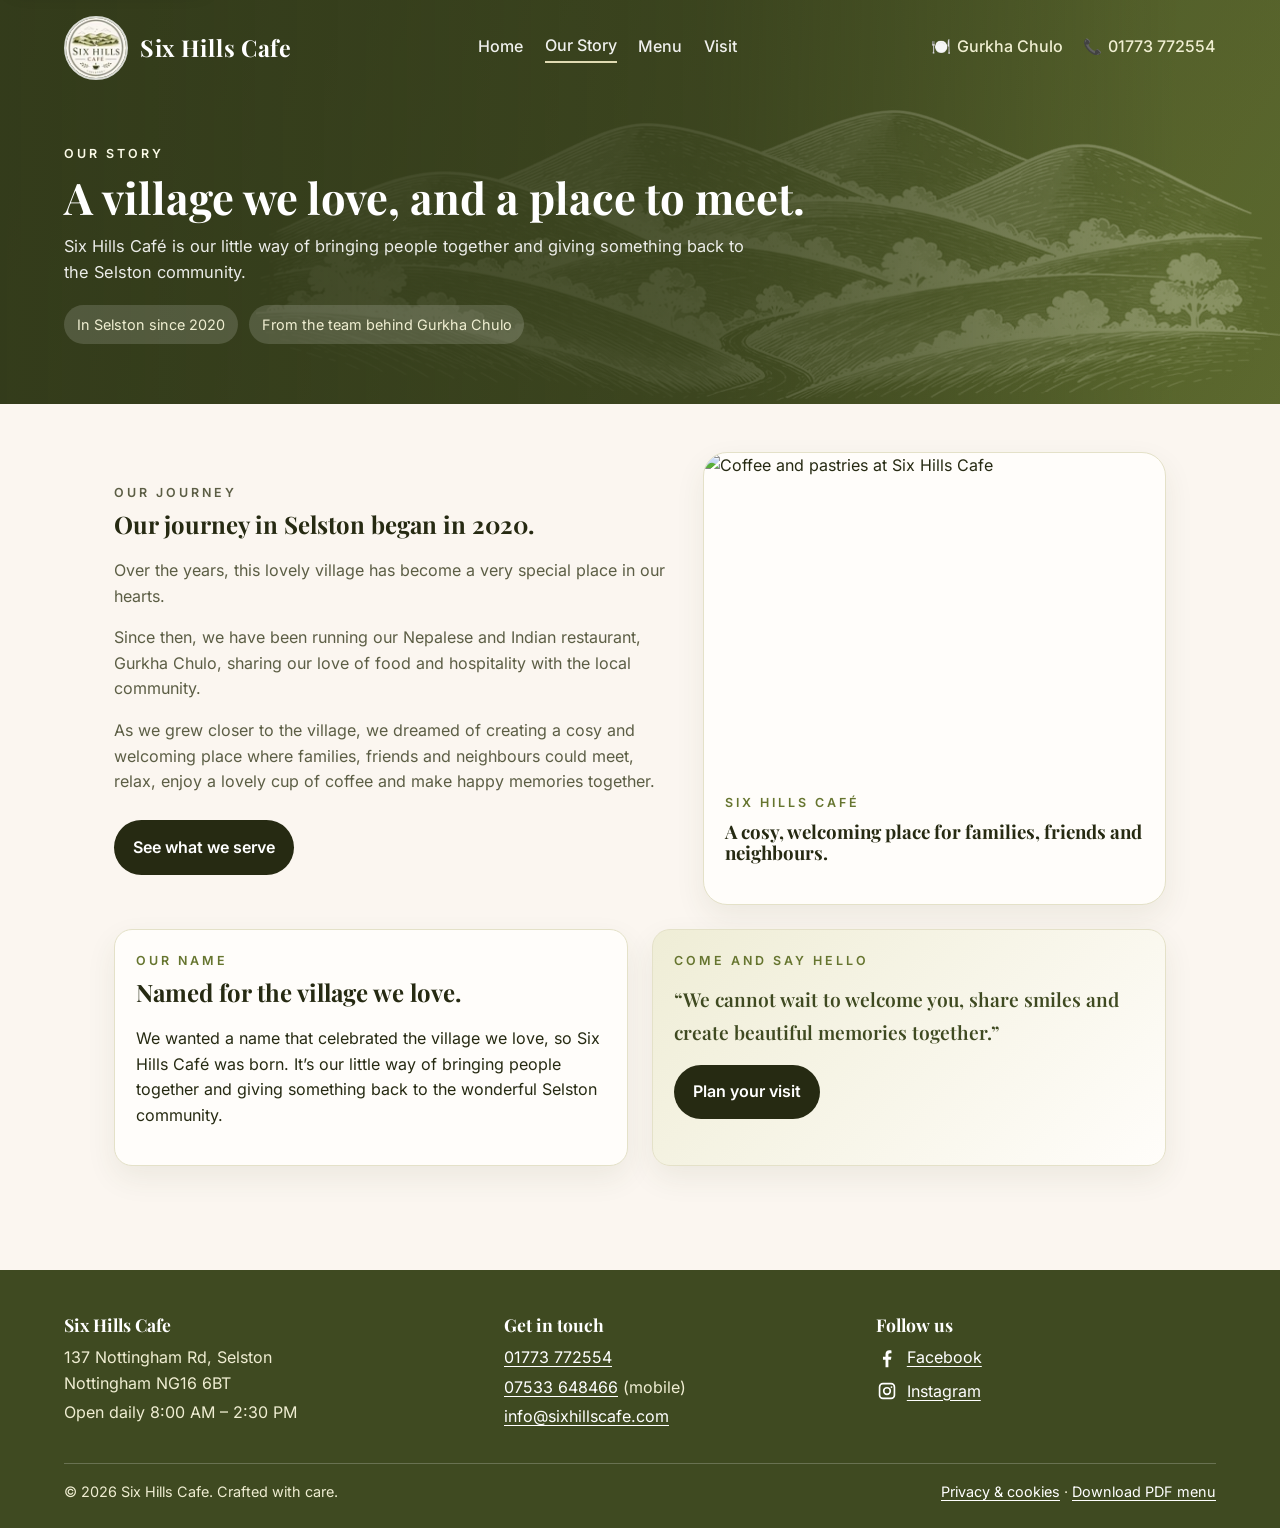
==== commit cb978f4f: "social media acess" ====
--- a/about.html
+++ b/about.html
@@ -4,14 +4,14 @@
     <meta charset="UTF-8" />
     <meta name="viewport" content="width=device-width, initial-scale=1.0" />
     <title>Our Story | Six Hills Cafe, Selston</title>
-    <meta name="description" content="Learn about Six Hills Cafe, a friendly independent cafe in Selston serving breakfast, coffee and home-style food every day." />
+    <meta name="description" content="Six Hills Café was born from our love of Selston. Meet the team behind Gurkha Chulo and find out why we opened a cosy cafe for families, friends and neighbours." />
     <meta name="theme-color" content="#3f4a21" />
     <link rel="canonical" href="https://www.sixhillscafe.com/about.html" />
     <meta property="og:type" content="website" />
     <meta property="og:site_name" content="Six Hills Cafe" />
     <meta property="og:locale" content="en_GB" />
     <meta property="og:title" content="Our Story | Six Hills Cafe, Selston" />
-    <meta property="og:description" content="Learn about Six Hills Cafe, a friendly independent cafe in Selston serving breakfast, coffee and home-style food every day." />
+    <meta property="og:description" content="Six Hills Café was born from our love of Selston. Meet the team behind Gurkha Chulo and find out why we opened a cosy cafe for families, friends and neighbours." />
     <meta property="og:url" content="https://www.sixhillscafe.com/about.html" />
     <meta property="og:image" content="https://www.sixhillscafe.com/og-image.jpg" />
     <meta property="og:image:width" content="1200" />
@@ -49,7 +49,7 @@
           <div class="nav-utility-links">
             <a href="https://gurkhachulo.com/" target="_blank" rel="noopener" class="gorkha-link">
               <span class="gorkha-icon" aria-hidden="true">🍽️</span>
-              <span>Gorkha Chulo</span>
+              <span>Gurkha Chulo</span>
             </a>
             <a href="tel:+441773772554" class="phone-link">
               <span class="phone-icon" aria-hidden="true">📞</span>
@@ -61,14 +61,13 @@
 
       <div class="page-hero-inner about-hero-inner">
         <p class="eyebrow">Our story</p>
-        <h1>From a neighborhood idea to a place that feels like home.</h1>
+        <h1>A village we love, and a place to meet.</h1>
         <p class="page-hero-text">
-          Six Hills Cafe was created as a calm corner for coffee, conversation, and the small rituals that make a day feel good.
+          Six Hills Café is our little way of bringing people together and giving something back to the Selston community.
         </p>
         <div class="hero-badges">
-          <span>Neighborhood coffeehouse</span>
-          <span>Seasonal baking</span>
-          <span>Warm hospitality</span>
+          <span>In Selston since 2020</span>
+          <span>From the team behind Gurkha Chulo</span>
         </div>
       </div>
     </header>
@@ -76,67 +75,46 @@
     <main class="page-content" id="main" tabindex="-1">
       <section class="about-showcase">
         <div class="about-showcase-copy">
-          <p class="eyebrow">Why we started</p>
-          <h2>A place for slow mornings and shared stories.</h2>
+          <p class="eyebrow">Our journey</p>
+          <h2>Our journey in Selston began in 2020.</h2>
           <p>
-            We wanted to create somewhere that felt both grounding and joyful: a cafe where great coffee, thoughtful food, and genuine conversation could sit comfortably together.
+            Over the years, this lovely village has become a very special place in our hearts.
           </p>
           <p>
-            Every detail, from the roasting choices to the warm lighting, is shaped around making guests feel welcome from the first sip to the last lingering conversation.
+            Since then, we have been running our Nepalese and Indian restaurant, Gurkha Chulo, sharing our love of food and hospitality with the local community.
+          </p>
+          <p>
+            As we grew closer to the village, we dreamed of creating a cosy and welcoming place where families, friends and neighbours could meet, relax, enjoy a lovely cup of coffee and make happy memories together.
           </p>
           <a class="btn btn-dark" href="menu.html">See what we serve</a>
         </div>
 
         <div class="about-showcase-card">
-          <img src="https://images.unsplash.com/photo-1495474472287-4d71bcdd2085?auto=format&fit=crop&w=900&q=80" alt="Warm interior of Six Hills Cafe" width="900" height="600" decoding="async" loading="lazy" />
+          <!-- PLACEHOLDER PHOTO: replace with a real photo of the cafe -->
+          <img src="https://images.unsplash.com/photo-1495474472287-4d71bcdd2085?auto=format&fit=crop&w=900&q=80" alt="Coffee and pastries at Six Hills Cafe" width="900" height="600" loading="lazy" decoding="async" />
           <div class="about-showcase-card-content">
-            <p class="eyebrow">At a glance</p>
-            <h3>Thoughtful coffee, fresh bakes, and a room to linger.</h3>
+            <p class="eyebrow">Six Hills Café</p>
+            <h3>A cosy, welcoming place for families, friends and neighbours.</h3>
           </div>
         </div>
       </section>
 
       <section class="about-grid">
         <article class="page-card">
-          <p class="eyebrow">Our values</p>
-          <h2>Good hospitality, made simple.</h2>
-          <ul class="page-list">
-            <li>Specialty coffee brewed with care from morning through evening</li>
-            <li>Seasonal pastries, daily lunch plates, and comforting classics</li>
-            <li>Warm interiors, natural light, and genuine conversation</li>
-            <li>Friendly service with a personal touch that feels familiar</li>
-          </ul>
+          <p class="eyebrow">Our name</p>
+          <h2>Named for the village we love.</h2>
+          <p>
+            We wanted a name that celebrated the village we love, so Six Hills Café was born. It’s our little way of bringing people together and giving something back to the wonderful Selston community.
+          </p>
         </article>
 
         <article class="page-card about-quote">
-          <p class="eyebrow">From the owners</p>
+          <p class="eyebrow">Come and say hello</p>
           <blockquote>
-            “We believe a cafe should feel like a pause in the day — a small, beautiful ritual where people can slow down and feel looked after.”
+            “We cannot wait to welcome you, share smiles and create beautiful memories together.”
           </blockquote>
-          <p>— The Six Hills team</p>
+          <p><a class="btn btn-dark" href="visit.html">Plan your visit</a></p>
         </article>
-      </section>
-
-      <section class="page-card about-history">
-        <div class="about-history-copy">
-          <p class="eyebrow">Six Hills village history</p>
-          <h2>A place shaped by heritage, trade, and community.</h2>
-          <p>
-            Six Hills village has long stood as a distinctive landmark in Nottinghamshire, known for its strong sense of place and its links to the wider story of the region. Its name reflects the character of the landscape, where hills and open country have shaped settlement, travel, and local identity for generations.
-          </p>
-          <p>
-            Historically, the area has been important for agriculture, movement, and community life, with villages and rural routes helping connect people across the countryside. That heritage continues to matter today, as the village remains a symbol of continuity, resilience, and local pride.
-          </p>
-          <p>
-            The importance of Six Hills lies not only in its history, but in its enduring role as a place where the past still informs the present. It is a reminder that small communities often carry the deepest stories and strongest traditions.
-          </p>
-        </div>
-
-        <div class="image-gallery">
-          <img src="https://images.unsplash.com/photo-1500530855697-b586d89ba3ee?auto=format&fit=crop&w=900&q=80" alt="Rolling countryside near Six Hills" width="900" height="600" decoding="async" loading="lazy" />
-          <img src="https://images.unsplash.com/photo-1501785888041-af3ef285b470?auto=format&fit=crop&w=900&q=80" alt="Rural village path and green landscape" width="900" height="600" decoding="async" loading="lazy" />
-          <img src="https://images.unsplash.com/photo-1494526585095-c41746248156?auto=format&fit=crop&w=900&q=80" alt="Traditional English village scene" width="900" height="600" decoding="async" loading="lazy" />
-        </div>
       </section>
     </main>
 
@@ -156,8 +134,8 @@
         <div>
           <h2>Follow us</h2>
           <div class="social-links">
-          <!-- DEMO social links: replace the URLs below with the real accounts -->
-          <a href="https://www.facebook.com/" target="_blank" rel="noopener noreferrer"><svg viewBox="0 0 24 24" aria-hidden="true" focusable="false"><path d="M13.5 22v-8.2h2.8l.5-3.3h-3.3V8.4c0-.9.4-1.7 1.8-1.7h1.6V3.8c-.3 0-1.3-.2-2.4-.2-2.5 0-4.1 1.5-4.1 4.2v2.7H7.6v3.3h2.8V22h3.1z"/></svg><span>Facebook</span></a>
+          <!-- Facebook is live; Instagram link is still a demo placeholder -->
+          <a href="https://www.facebook.com/people/Six-Hills-Cafe/61596701333532/" target="_blank" rel="noopener noreferrer"><svg viewBox="0 0 24 24" aria-hidden="true" focusable="false"><path d="M13.5 22v-8.2h2.8l.5-3.3h-3.3V8.4c0-.9.4-1.7 1.8-1.7h1.6V3.8c-.3 0-1.3-.2-2.4-.2-2.5 0-4.1 1.5-4.1 4.2v2.7H7.6v3.3h2.8V22h3.1z"/></svg><span>Facebook</span></a>
           <a href="https://www.instagram.com/" target="_blank" rel="noopener noreferrer"><svg viewBox="0 0 24 24" aria-hidden="true" focusable="false"><path d="M7.5 3h9A4.5 4.5 0 0 1 21 7.5v9a4.5 4.5 0 0 1-4.5 4.5h-9A4.5 4.5 0 0 1 3 16.5v-9A4.5 4.5 0 0 1 7.5 3zm0 1.8A2.7 2.7 0 0 0 4.8 7.5v9a2.7 2.7 0 0 0 2.7 2.7h9a2.7 2.7 0 0 0 2.7-2.7v-9a2.7 2.7 0 0 0-2.7-2.7h-9zM12 7.5a4.5 4.5 0 1 1 0 9 4.5 4.5 0 0 1 0-9zm0 1.8a2.7 2.7 0 1 0 0 5.4 2.7 2.7 0 0 0 0-5.4zm4.9-2.6a1.05 1.05 0 1 1 0 2.1 1.05 1.05 0 0 1 0-2.1z"/></svg><span>Instagram</span></a>
         </div>
         </div>
@@ -168,4 +146,4 @@
       </div>
     </footer>
   </body>
-</html>
+</html>
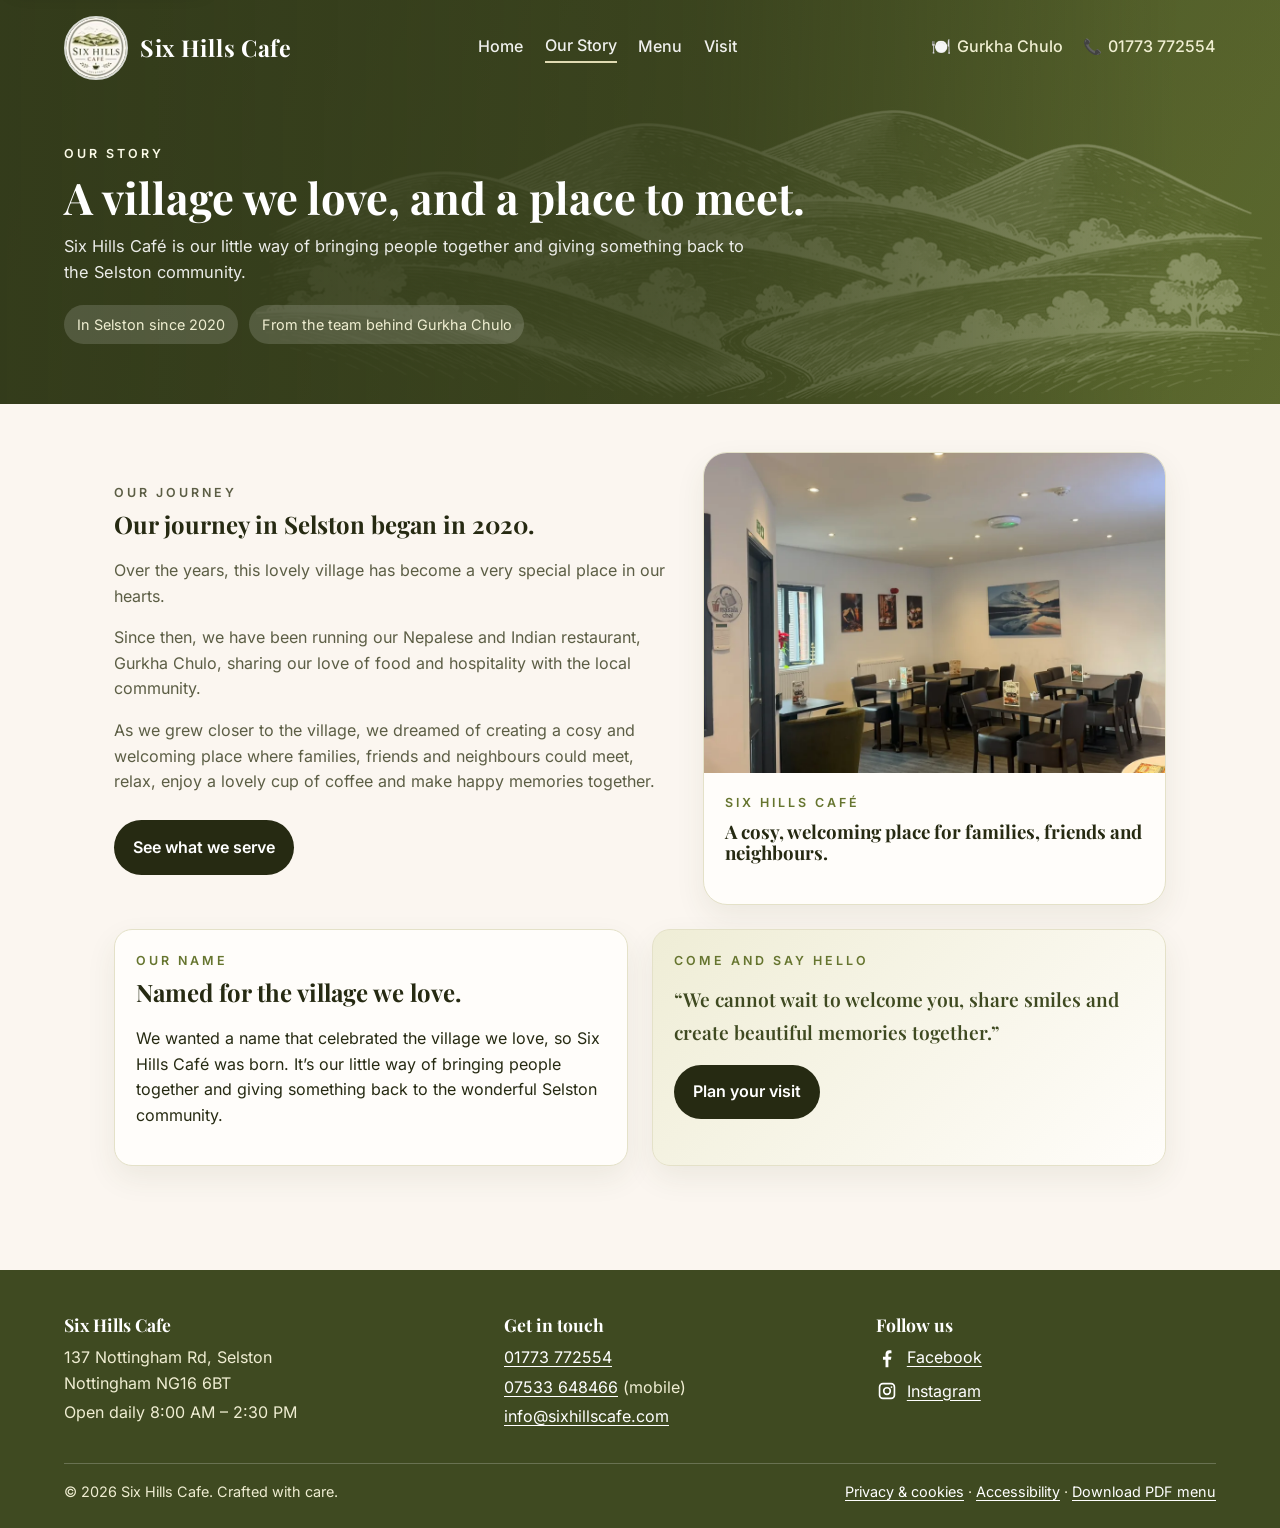
==== commit 8b83ad10: "finalizing the design" ====
--- a/about.html
+++ b/about.html
@@ -23,6 +23,7 @@
     <link rel="apple-touch-icon" href="apple-touch-icon.png" />
     <link rel="preload" href="fonts/inter-latin-400-normal.woff2" as="font" type="font/woff2" crossorigin />
     <link rel="preload" href="fonts/playfair-display-latin-700-normal.woff2" as="font" type="font/woff2" crossorigin />
+    <link rel="manifest" href="manifest.webmanifest" />
     <link rel="stylesheet" href="styles.css" />
     <script src="script.js" defer></script>
   </head>
@@ -90,8 +91,7 @@
         </div>
 
         <div class="about-showcase-card">
-          <!-- PLACEHOLDER PHOTO: replace with a real photo of the cafe -->
-          <img src="https://images.unsplash.com/photo-1495474472287-4d71bcdd2085?auto=format&fit=crop&w=900&q=80" alt="Coffee and pastries at Six Hills Cafe" width="900" height="600" loading="lazy" decoding="async" />
+          <img src="images/photos/interior.webp" alt="Inside Six Hills Café, with tables set for guests" width="1000" height="750" loading="lazy" decoding="async" />
           <div class="about-showcase-card-content">
             <p class="eyebrow">Six Hills Café</p>
             <h3>A cosy, welcoming place for families, friends and neighbours.</h3>
@@ -142,8 +142,8 @@
       </div>
       <div class="footer-legal">
         <span>© <span id="year"></span> Six Hills Cafe. Crafted with care.</span>
-        <span><a href="privacy.html">Privacy &amp; cookies</a> · <a href="six-hills-cafe-menu.pdf" download>Download PDF menu</a></span>
+        <span><a href="privacy.html">Privacy &amp; cookies</a> · <a href="accessibility.html">Accessibility</a> · <a href="six-hills-cafe-menu.pdf" download>Download PDF menu</a></span>
       </div>
     </footer>
   </body>
-</html>+</html>
--- a/styles.css
+++ b/styles.css
@@ -76,7 +76,7 @@
   --hero-overlay: linear-gradient(180deg, rgba(34, 42, 16, 0.6) 0, rgba(34, 42, 16, 0) 170px),
     linear-gradient(90deg, rgba(56, 66, 28, 0.86) 0%, rgba(62, 74, 32, 0.76) 55%, rgba(80, 94, 42, 0.3) 80%, rgba(90, 104, 48, 0.18) 100%);
   background: var(--hero-overlay),
-    url('https://images.unsplash.com/photo-1500534314209-a25ddb2bd429?auto=format&fit=crop&w=1600&q=80') center/cover;
+    url('images/photos/hero-breakfast.webp') center/cover;
   color: #fff;
   padding: 0 5vw 4rem;
 }
@@ -1165,4 +1165,286 @@
     text-align: center;
     padding: 0.8rem 0.6rem;
   }
-}+}
+
+
+/* ---------- Home page additions ---------- */
+.text-link {
+  color: var(--accent);
+  text-decoration: underline;
+  text-underline-offset: 3px;
+  font-weight: 600;
+}
+
+.btn-outline {
+  background: transparent;
+  color: var(--accent-dark);
+  border: 2px solid var(--accent-dark);
+  padding: calc(0.9rem - 2px) calc(1.2rem - 2px);
+}
+
+.section-footer {
+  display: flex;
+  flex-wrap: wrap;
+  gap: 0.8rem;
+}
+
+.visit-details a:not(.btn) {
+  text-decoration: underline;
+  text-underline-offset: 3px;
+}
+
+.roast-section {
+  padding-top: 1rem;
+  padding-bottom: 1rem;
+}
+
+.roast-section .menu-feature {
+  margin-bottom: 0;
+}
+
+.roast-book a {
+  color: #fff;
+  text-decoration: underline;
+  text-underline-offset: 3px;
+  font-weight: 600;
+}
+
+.gurkha-section {
+  padding-top: 2rem;
+  padding-bottom: 1rem;
+}
+
+.gurkha-card {
+  display: flex;
+  justify-content: space-between;
+  align-items: center;
+  gap: 1.5rem;
+  background: var(--surface-2);
+  border: 1px solid var(--border);
+  border-radius: 24px;
+  padding: 1.8rem 2rem;
+}
+
+.gurkha-card h2 {
+  font-size: clamp(1.5rem, 2.6vw, 2rem);
+  margin: 0.2rem 0 0.5rem;
+}
+
+.gurkha-card p {
+  margin: 0;
+  color: var(--muted);
+  max-width: 640px;
+}
+
+.gurkha-card .eyebrow {
+  color: var(--accent);
+}
+
+.gallery-grid {
+  display: grid;
+  grid-template-columns: repeat(4, minmax(0, 1fr));
+  grid-auto-rows: 220px;
+  gap: 1rem;
+}
+
+.gallery-item {
+  position: relative;
+  margin: 0;
+  overflow: hidden;
+  border-radius: 16px;
+  background: var(--surface-2);
+  box-shadow: 0 8px 22px rgba(63, 74, 33, 0.14);
+}
+
+.gallery-item img,
+.gallery-item video {
+  width: 100%;
+  height: 100%;
+  object-fit: cover;
+  display: block;
+}
+
+.gallery-item figcaption {
+  position: absolute;
+  left: 0;
+  right: 0;
+  bottom: 0;
+  padding: 1.6rem 0.9rem 0.7rem;
+  color: #fff;
+  font-size: 0.88rem;
+  font-weight: 500;
+  background: linear-gradient(180deg, rgba(30, 36, 14, 0) 0%, rgba(30, 36, 14, 0.82) 100%);
+  pointer-events: none;
+}
+
+.gallery-video {
+  grid-column: 4;
+  grid-row: 1 / span 2;
+  background: #1c230b;
+}
+
+.gallery-video video {
+  object-fit: contain;
+}
+
+.gallery-video figcaption {
+  display: none;
+}
+
+.review-cta {
+  display: flex;
+  justify-content: space-between;
+  align-items: center;
+  gap: 1.5rem;
+}
+
+.review-cta p {
+  margin: 0;
+  color: var(--muted);
+}
+
+.four-up {
+  grid-template-columns: repeat(4, minmax(0, 1fr));
+}
+
+/* ---------- Site notice (special opening hours) ---------- */
+.site-notice {
+  position: relative;
+  z-index: 60;
+  display: flex;
+  align-items: center;
+  justify-content: center;
+  gap: 1rem;
+  padding: 0.7rem 3rem 0.7rem 1rem;
+  background: #f3e3a5;
+  color: #2b2508;
+  font-weight: 600;
+  text-align: center;
+}
+
+.site-notice button {
+  position: absolute;
+  right: 0.6rem;
+  top: 50%;
+  transform: translateY(-50%);
+  background: transparent;
+  border: 0;
+  font-size: 1.5rem;
+  line-height: 1;
+  padding: 0.3rem 0.6rem;
+  cursor: pointer;
+  color: inherit;
+}
+
+@media (max-width: 1100px) {
+  .four-up {
+    grid-template-columns: repeat(2, minmax(0, 1fr));
+  }
+
+  .gallery-grid {
+    grid-template-columns: repeat(3, minmax(0, 1fr));
+  }
+
+  .gallery-video {
+    grid-column: 3;
+  }
+}
+
+@media (max-width: 900px) {
+  .gurkha-card,
+  .review-cta {
+    flex-direction: column;
+    align-items: flex-start;
+  }
+
+  .gallery-grid {
+    grid-template-columns: repeat(2, minmax(0, 1fr));
+    grid-auto-rows: 190px;
+  }
+
+  .gallery-video {
+    grid-column: 2;
+  }
+}
+
+@media (max-width: 560px) {
+  .four-up {
+    grid-template-columns: 1fr;
+  }
+}
+
+/* ---------- Print (menu, opening hours, contact) ---------- */
+@media print {
+  .navbar,
+  .nav-toggle,
+  .skip-link,
+  .action-bar,
+  .site-notice,
+  .hero-actions,
+  .visit-actions,
+  .social-links,
+  .gallery-section,
+  .map-card,
+  .btn,
+  video {
+    display: none !important;
+  }
+
+  body {
+    background: #fff;
+    color: #000;
+  }
+
+  .hero,
+  .page-hero {
+    background: none !important;
+    color: #000;
+    padding: 0 0 1rem;
+    min-height: 0;
+  }
+
+  .hero h1,
+  .page-hero h1,
+  .eyebrow {
+    color: #000 !important;
+  }
+
+  .page-card,
+  .menu-card,
+  .info-card {
+    box-shadow: none;
+    break-inside: avoid;
+  }
+
+  .menu-grid {
+    display: block;
+  }
+
+  .menu-category {
+    margin-bottom: 1rem;
+  }
+
+  .menu-thumb {
+    display: none;
+  }
+
+  .site-footer {
+    background: none;
+    color: #000;
+    padding: 1rem 0 0;
+  }
+
+  .site-footer a {
+    color: #000;
+  }
+}
+
+.image-panel img.pos-right {
+  object-position: 72% center;
+}
+
+.prose a.btn {
+  color: #fff;
+  text-decoration: none;
+}
